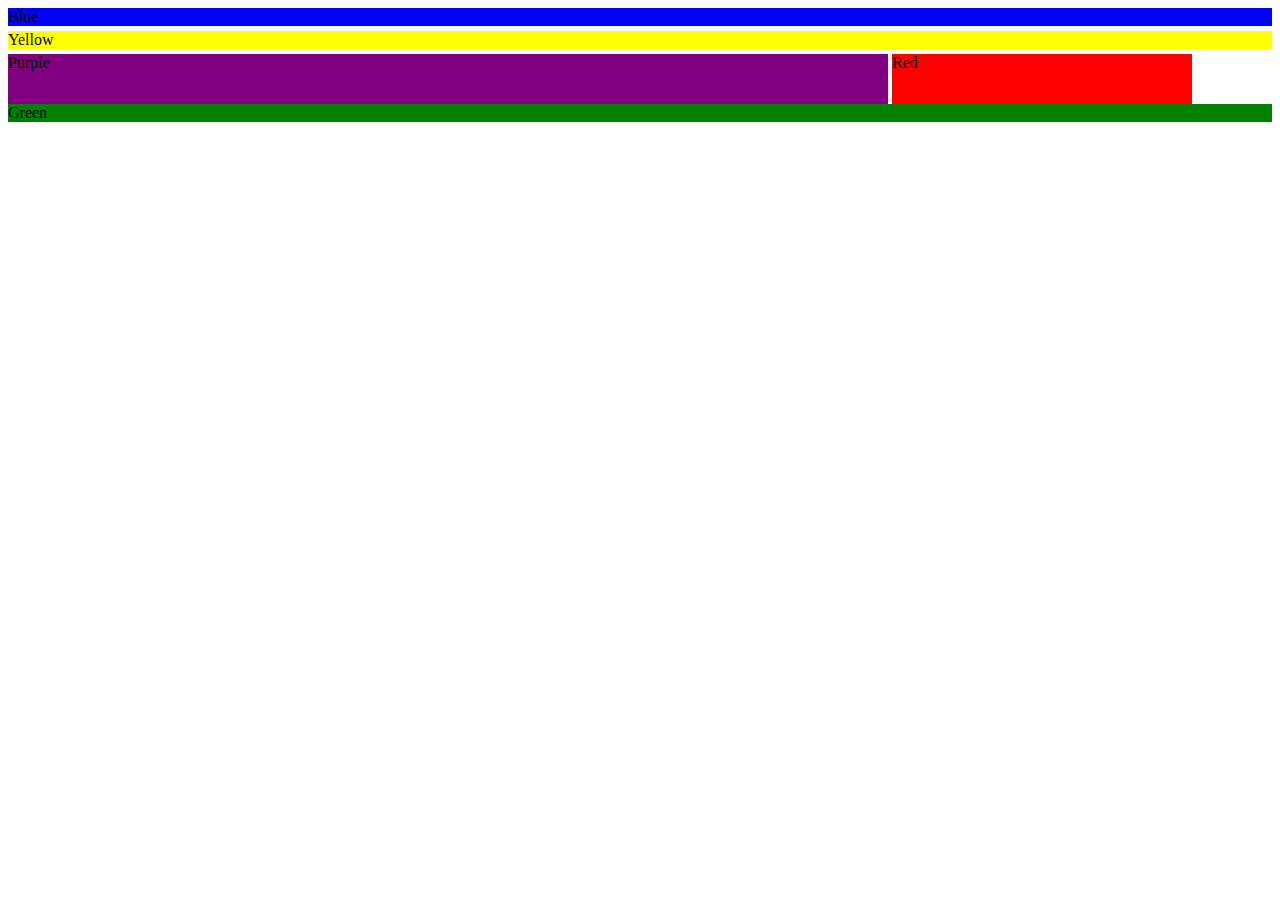
==== HTML-CSS/Module3/HOMEWORK/index.html @ 4e3d5a0a "friday" ====
<!DOCTYPE html>
<html lang="en">
<head>
    <meta charset="UTF-8">
    <title>Title</title>
    <link rel="stylesheet" href="CSS/style.css">

</head>
<body>
<!--<p class="test text big">Lorem ipsum dolor sit amet, consectetur adipisicing elit. Aliquid amet aperiam esse facilis ipsam itaque laborum modi nostrum, porro, praesentium quid, quibusdam repellendus sit tempora ullam ut vero? Optio, quam?</p>-->
<!--<a href="https://git-scm.com/book/ru/v1/%D0%92%D0%B2%D0%B5%D0%B4%D0%B5%D0%BD%D0%B8%D0%B5-%D0%9E%D1%81%D0%BD%D0%BE%D0%B2%D1%8B-Git">GIT</a>-->
<div class="blue">Blue</div>
<div class="yellow">Yellow</div>
<div class="inline-block">
<div class="purple">Purple</div>
    <div class="red">Red</div>
</div>
<div class="green">Green</div>
</body>
</html>
---- HTML-CSS/Module3/HOMEWORK/CSS/style.css ----
/*a[href="git"] {*/
    /*color: orange;*/
/*}*/

.blue {
    background-color: blue;
}

.yellow {
    background-color: yellow;
    margin-top: 5px;
}
.purple {
    background-color: purple;
    display: inline-block;
    width: 880px;
    height: 50px;
    margin-top: 5px;
}
.red {background-color: red;
    display: inline-block;
width: 300px;
height: 50px;
margin-top: 5px;}

.green {background-color: green;}
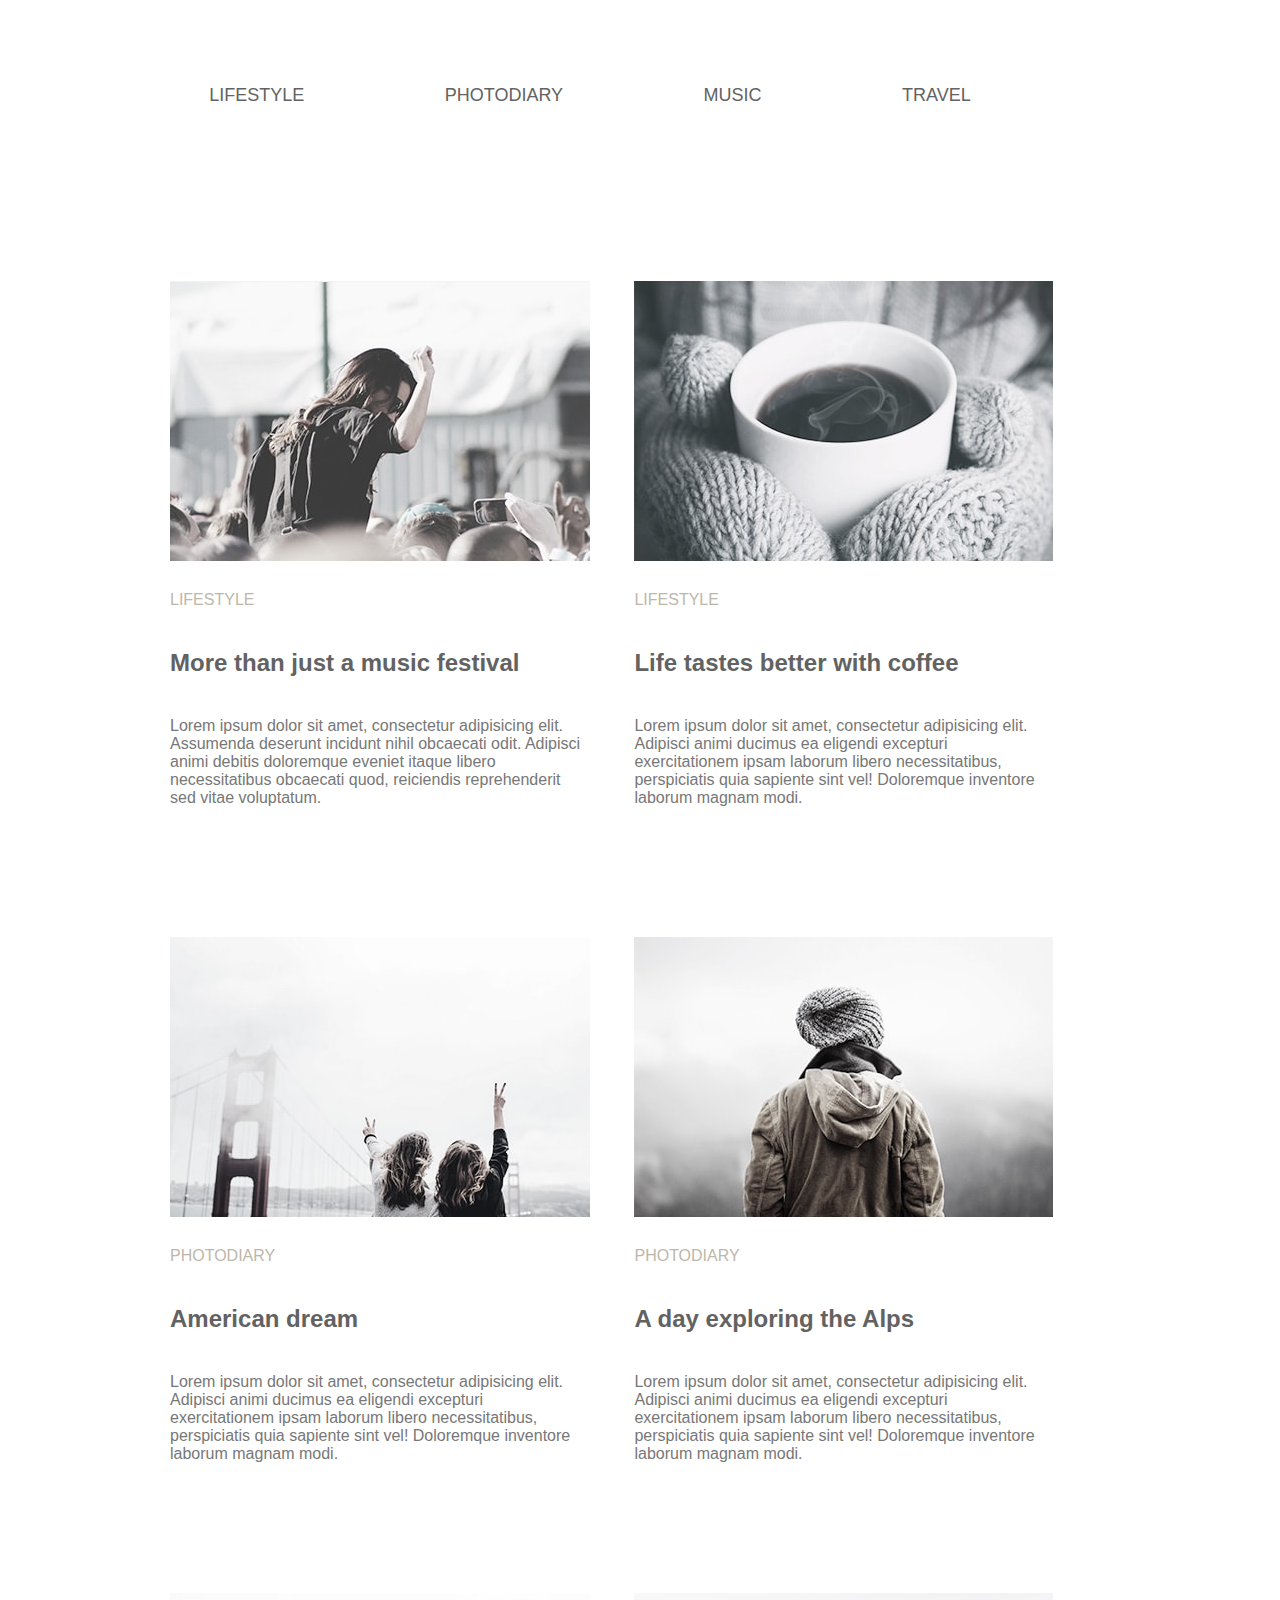
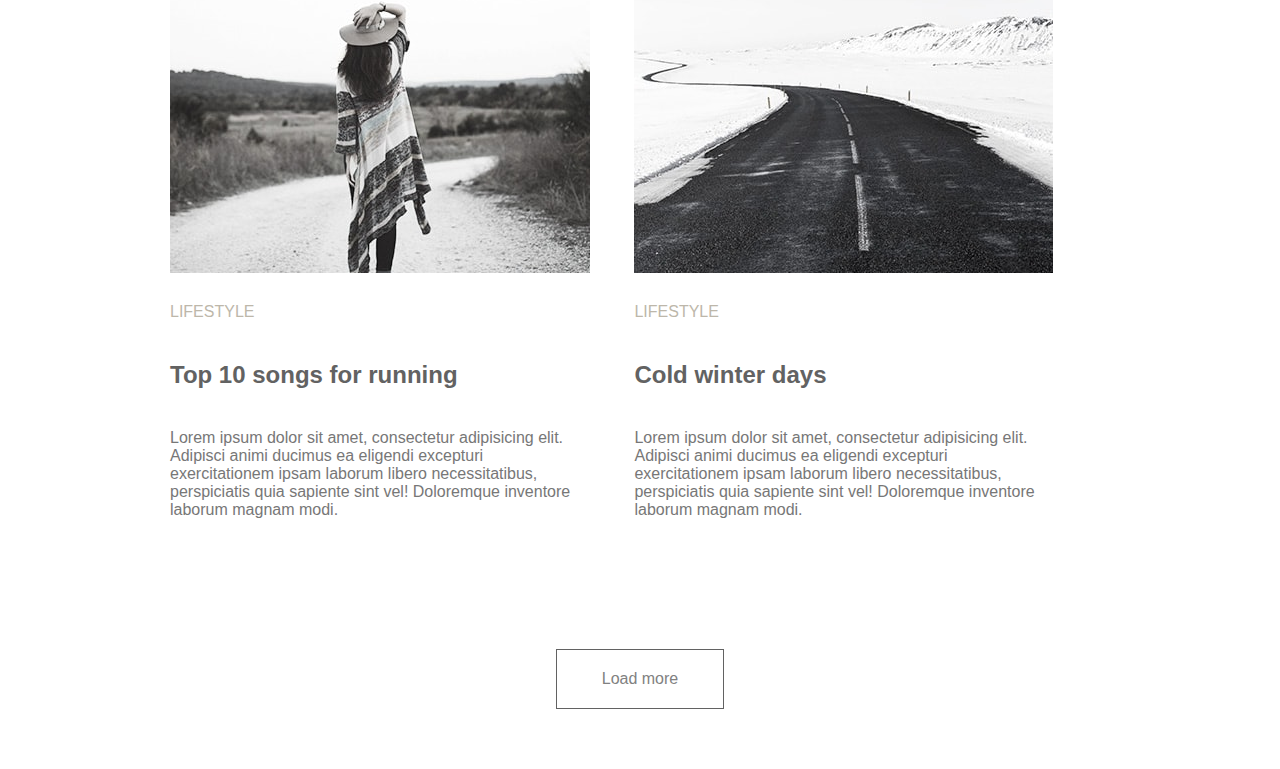
==== commit 08a6c12e: "module3homework" ====
--- a/HTML-CSS/Module3/HOMEWORK/index.html
+++ b/HTML-CSS/Module3/HOMEWORK/index.html
@@ -1,20 +1,97 @@
-<!DOCTYPE html>
-<html lang="en">
+<!doctype html>
+<html lang="en" xmlns="http://www.w3.org/1999/html">
 <head>
     <meta charset="UTF-8">
-    <title>Title</title>
+    <meta name="viewport"
+          content="width=device-width, user-scalable=no, initial-scale=1.0, maximum-scale=1.0, minimum-scale=1.0">
+    <meta http-equiv="X-UA-Compatible" content="ie=edge">
+    <title>Document</title>
     <link rel="stylesheet" href="CSS/style.css">
-
 </head>
 <body>
-<!--<p class="test text big">Lorem ipsum dolor sit amet, consectetur adipisicing elit. Aliquid amet aperiam esse facilis ipsam itaque laborum modi nostrum, porro, praesentium quid, quibusdam repellendus sit tempora ullam ut vero? Optio, quam?</p>-->
-<!--<a href="https://git-scm.com/book/ru/v1/%D0%92%D0%B2%D0%B5%D0%B4%D0%B5%D0%BD%D0%B8%D0%B5-%D0%9E%D1%81%D0%BD%D0%BE%D0%B2%D1%8B-Git">GIT</a>-->
-<div class="blue">Blue</div>
-<div class="yellow">Yellow</div>
-<div class="inline-block">
-<div class="purple">Purple</div>
-    <div class="red">Red</div>
-</div>
-<div class="green">Green</div>
+   <!--<div class="wrapper">-->
+     <div class="container">
+         <header class="header">
+            <nav class="nav">
+                <ul>
+                  <li class="nav-item"><a href="#" class="nav-link">lifestyle</a></li>
+                  <li class="nav-item"><a href="#" class="nav-link">photodiary</a></li>
+                  <li class="nav-item"><a href="#" class="nav-link">music</a></li>
+                  <li class="nav-item"><a href="#" class="nav-link">travel</a></li>
+               </ul>
+            </nav>
+         </header>
+   </div>
+   <!--</div>-->
+   <main class="main">
+       <div class="wrapper">
+           <div class="container">
+               <ul class="gallery-list">
+                   <li class="gallery-item"><img src="image/image-1.jpg" alt="" class="gallery-picture"><span class="span">lifestyle</span>
+                       <h2 class="h2">More than just a music festival</h2>
+                       <p class="p">Lorem ipsum dolor sit amet, consectetur adipisicing elit. Assumenda deserunt incidunt nihil obcaecati odit. Adipisci animi debitis doloremque eveniet itaque libero necessitatibus obcaecati quod, reiciendis reprehenderit sed vitae voluptatum.</p>
+                   </li>
+                   <li class="gallery-item"><img src="image/image-2.jpg" alt="" class="gallery-picture"><span class="span">lifestyle</span>
+                       <h2 class="h2">Life tastes better with coffee</h2>
+                       <p class="p">Lorem ipsum dolor sit amet, consectetur adipisicing elit. Adipisci animi ducimus ea eligendi excepturi exercitationem ipsam laborum libero necessitatibus, perspiciatis quia sapiente sint vel! Doloremque inventore laborum magnam modi.</p>
+                   </li>
+                   <li class="gallery-item"><img src="image/image-3.jpg" alt="" class="gallery-picture"><span class="span">photodiary</span>
+                       <h2 class="h2">American dream</h2>
+                       <p class="p">Lorem ipsum dolor sit amet, consectetur adipisicing elit. Adipisci animi ducimus ea eligendi excepturi exercitationem ipsam laborum libero necessitatibus, perspiciatis quia sapiente sint vel! Doloremque inventore laborum magnam modi.</p>
+                   </li>
+                   <li class="gallery-item"><img src="image/image-4.jpg" alt="" class="gallery-picture"><span class="span">photodiary</span>
+                       <h2 class="h2">A day exploring the Alps</h2>
+                       <p class="p">Lorem ipsum dolor sit amet, consectetur adipisicing elit. Adipisci animi ducimus ea eligendi excepturi exercitationem ipsam laborum libero necessitatibus, perspiciatis quia sapiente sint vel! Doloremque inventore laborum magnam modi.</p>
+                   </li>
+                   <li class="gallery-item"><img src="image/image-5.jpg" alt="" class="gallery-picture"><span class="span">lifestyle</span>
+                       <h2 class="h2">Top 10 songs for running</h2>
+                       <p class="p">Lorem ipsum dolor sit amet, consectetur adipisicing elit. Adipisci animi ducimus ea eligendi excepturi exercitationem ipsam laborum libero necessitatibus, perspiciatis quia sapiente sint vel! Doloremque inventore laborum magnam modi.</p>
+                   </li>
+                   <li class="gallery-item"><img src="image/image-6.jpg" alt="" class="gallery-picture"><span class="span">lifestyle</span>
+                       <h2 class="h2">Cold winter days</h2>
+                       <p class="p">Lorem ipsum dolor sit amet, consectetur adipisicing elit. Adipisci animi ducimus ea eligendi excepturi exercitationem ipsam laborum libero necessitatibus, perspiciatis quia sapiente sint vel! Doloremque inventore laborum magnam modi.</p>
+                   </li>
+               </ul>
+               <button class="button">Load more</button>
+
+           </div>
+       </div>
+   </main>
+<!--<main class="main">-->
+    <!--<article class="article">-->
+        <!--<img src="image/image-1.jpg" alt="Image1" class="image"><span class="span">lifestyle</span>-->
+        <!--<h2 class="h2">More than just a music festival</h2>-->
+        <!--<p class="p">Lorem ipsum dolor sit amet, consectetur adipisicing elit. Accusamus autem cupiditate dolore ea enim est exercitationem, inventore iure, labore perferendis porro quas quia recusandae repellendus rerum saepe sint unde voluptate.</p>-->
+    <!--</article>-->
+    <!--<article class="article">-->
+        <!--<img src="image/image-2.jpg" alt="Image2" class="image"><span class="span">lifestyle</span>-->
+        <!--<h2 class="h2">Life tastes better with coffee</h2>-->
+        <!--<p class="p">Lorem ipsum dolor sit amet, consectetur adipisicing elit. Accusamus, omnis, reiciendis! Aliquid aspernatur atque aut dolorem exercitationem fugiat ipsa ipsum nemo odit, pariatur porro quam sint suscipit tempora vel vero.</p>-->
+    <!--</article>-->
+    <!--<article class="article">-->
+        <!--<img src="image/image-3.jpg" alt="Image3" class="image"><span class="span">photodiary</span>-->
+        <!--<h2 class="h2">American dream</h2>-->
+        <!--<p class="p">Lorem ipsum dolor sit amet, consectetur adipisicing elit. Consequuntur deserunt inventore modi nihil nobis, possimus quasi repellendus sequi sint veniam. Delectus illum incidunt ipsum magnam numquam placeat, praesentium quisquam unde.</p>-->
+    <!--</article>-->
+    <!--<article class="article">-->
+        <!--<img src="image/image-4.jpg" alt="Image4" class="image"><span class="span">photodiary</span>-->
+        <!--<h2 class="h2">A day exploring the Alps</h2>-->
+        <!--<p class="p">Lorem ipsum dolor sit amet, consectetur adipisicing elit. Esse eveniet fugiat nulla placeat porro quam quibusdam soluta suscipit. Aspernatur ea iure labore molestiae placeat quam quasi quis quod ratione ut!</p>-->
+    <!--</article>-->
+    <!--<article class="article">-->
+        <!--<img src="image/image-5.jpg" alt="Image5" class="image"><span class="span">lifestyle</span>-->
+        <!--<h2 class="h2">Top 10 songs for running</h2>-->
+        <!--<p class="p">Lorem ipsum dolor sit amet, consectetur adipisicing elit. Accusantium assumenda consectetur doloribus itaque laudantium officia quidem sunt tempora voluptas voluptatum. Consectetur cupiditate distinctio eaque eveniet ipsam maiores quae, unde voluptates.</p>-->
+    <!--</article>-->
+    <!--<article class="article">-->
+        <!--<img src="image/image-6.jpg" alt="Image6" class="image"><span class="span">lifestyle</span>-->
+        <!--<h2 class="h2">Cold winter days</h2>-->
+        <!--<p class="p">Lorem ipsum dolor sit amet, consectetur adipisicing elit. Ab ad architecto atque beatae blanditiis deleniti dolorem dolorum ea eaque excepturi harum illum necessitatibus numquam quidem quod rem vel vitae, voluptas.</p>-->
+    <!--</article>-->
+<!--</main>-->
+
+
+<!--<button class="button">Load more</button>-->
+
 </body>
 </html>--- a/HTML-CSS/Module3/HOMEWORK/CSS/style.css
+++ b/HTML-CSS/Module3/HOMEWORK/CSS/style.css
@@ -1,27 +1,84 @@
-/*a[href="git"] {*/
-    /*color: orange;*/
-/*}*/
+* {
+    box-sizing: border-box;
+    padding: 0;
+    margin: 0;
+    font-family: 'Roboto', sans-serif;
+    -webkit-box-sizing: border-box;
+}
+.container{
+    max-width: 940px;
+    margin: auto;
+    padding-bottom: 60px;
+}
+.header {
+    padding: 70px 0 100px;
+}
+.nav {
+    /*color: #626262;*/
+    /*text-transform: uppercase;*/
+    /*text-decoration: none;*/
+    text-align: center;
 
-.blue {
-    background-color: blue;
+}
+.nav-item {
+    /*color: #626262;*/
+    /*text-decoration: none;*/
+    display: inline-block;
+    padding-right: 100px;
+    /*text-align: center;*/
 }
 
-.yellow {
-    background-color: yellow;
-    margin-top: 5px;
+ul {
+    list-style: none;
 }
-.purple {
-    background-color: purple;
+.nav-item:hover > .nav-link {
+    color: #9addfb;
+}
+
+.nav-link{
+    color: #626262;
+    font-size:18px;
+    text-decoration: none;
+    text-transform: uppercase;
+    display: block;
+    padding:15px 18px;
+}
+
+.gallery-picture {
+    display: block;
+    padding-bottom: 30px;
+}
+.gallery-item {
     display: inline-block;
-    width: 880px;
-    height: 50px;
-    margin-top: 5px;
+    width: 460px;
+    padding-bottom: 130px;
 }
-.red {background-color: red;
-    display: inline-block;
-width: 300px;
-height: 50px;
-margin-top: 5px;}
 
-.green {background-color: green;}
+.span {
+    color: #bdb7aa;
+    text-transform: uppercase;
+    /*line-height: 70px;*/
 
+}
+.h2 {
+    color: #626262;
+    padding: 40px 0;
+
+}
+.p {
+    color: #777777;
+    font-size: 16px;
+    width: 420px;
+}
+.button {
+    color: #818181;
+    padding: 20px 45px;
+    background-color: transparent;
+    display: block;
+    margin: auto;
+    font-size: 16px;
+    border: 1px solid #626262;
+
+}
+
+
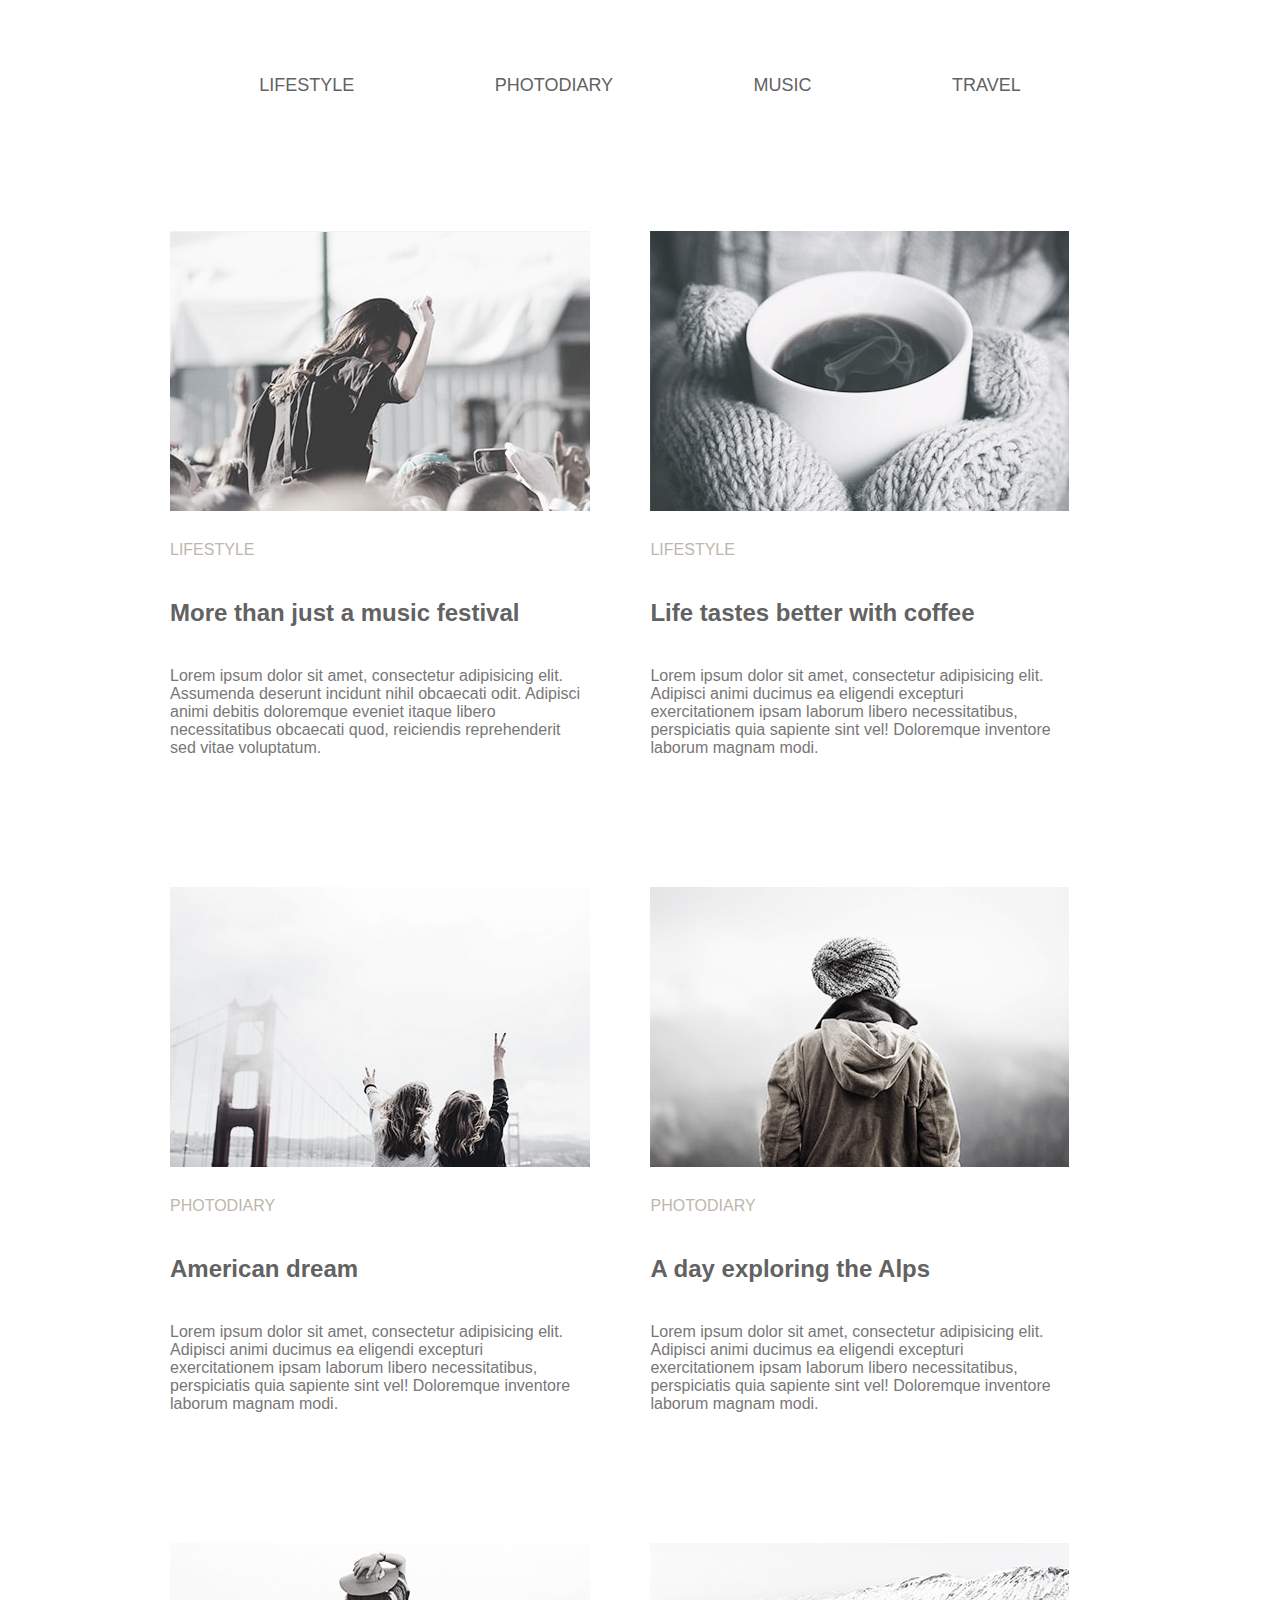
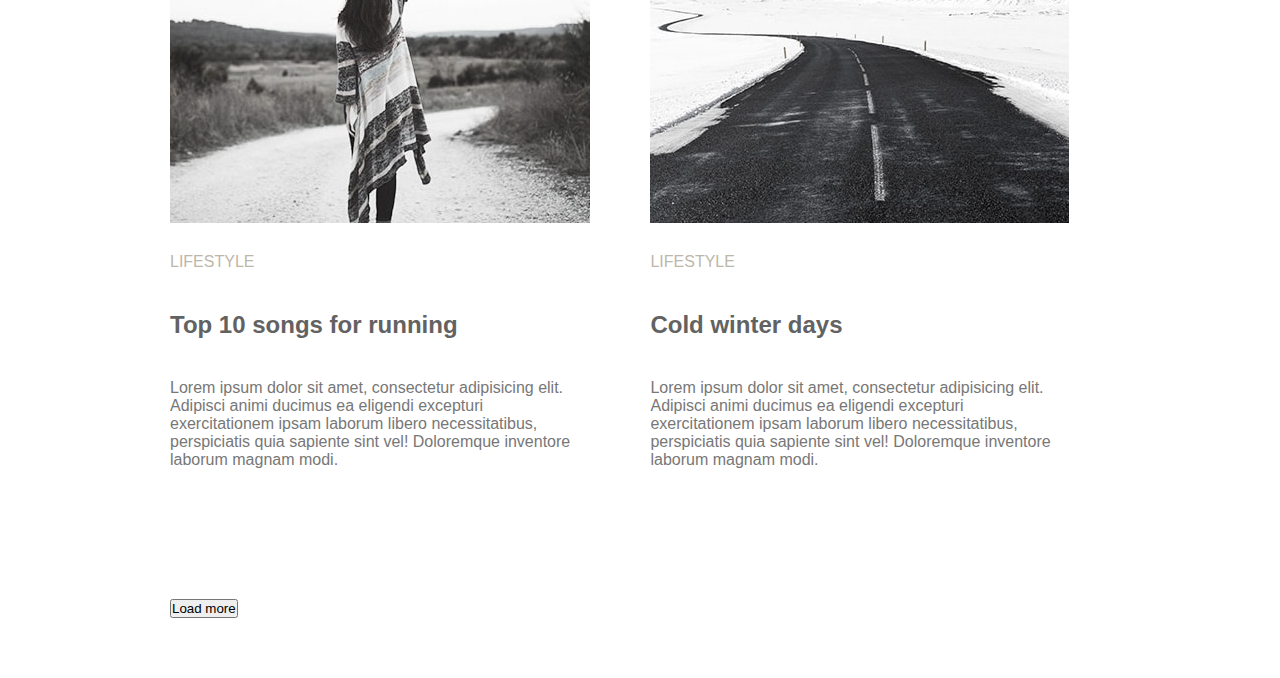
==== commit 0d4a55e2: "module3homework" ====
--- a/HTML-CSS/Module3/HOMEWORK/index.html
+++ b/HTML-CSS/Module3/HOMEWORK/index.html
@@ -9,7 +9,6 @@
     <link rel="stylesheet" href="CSS/style.css">
 </head>
 <body>
-   <!--<div class="wrapper">-->
      <div class="container">
          <header class="header">
             <nav class="nav">
@@ -22,9 +21,7 @@
             </nav>
          </header>
    </div>
-   <!--</div>-->
    <main class="main">
-       <div class="wrapper">
            <div class="container">
                <ul class="gallery-list">
                    <li class="gallery-item"><img src="image/image-1.jpg" alt="" class="gallery-picture"><span class="span">lifestyle</span>
@@ -55,43 +52,8 @@
                <button class="button">Load more</button>
 
            </div>
-       </div>
    </main>
-<!--<main class="main">-->
-    <!--<article class="article">-->
-        <!--<img src="image/image-1.jpg" alt="Image1" class="image"><span class="span">lifestyle</span>-->
-        <!--<h2 class="h2">More than just a music festival</h2>-->
-        <!--<p class="p">Lorem ipsum dolor sit amet, consectetur adipisicing elit. Accusamus autem cupiditate dolore ea enim est exercitationem, inventore iure, labore perferendis porro quas quia recusandae repellendus rerum saepe sint unde voluptate.</p>-->
-    <!--</article>-->
-    <!--<article class="article">-->
-        <!--<img src="image/image-2.jpg" alt="Image2" class="image"><span class="span">lifestyle</span>-->
-        <!--<h2 class="h2">Life tastes better with coffee</h2>-->
-        <!--<p class="p">Lorem ipsum dolor sit amet, consectetur adipisicing elit. Accusamus, omnis, reiciendis! Aliquid aspernatur atque aut dolorem exercitationem fugiat ipsa ipsum nemo odit, pariatur porro quam sint suscipit tempora vel vero.</p>-->
-    <!--</article>-->
-    <!--<article class="article">-->
-        <!--<img src="image/image-3.jpg" alt="Image3" class="image"><span class="span">photodiary</span>-->
-        <!--<h2 class="h2">American dream</h2>-->
-        <!--<p class="p">Lorem ipsum dolor sit amet, consectetur adipisicing elit. Consequuntur deserunt inventore modi nihil nobis, possimus quasi repellendus sequi sint veniam. Delectus illum incidunt ipsum magnam numquam placeat, praesentium quisquam unde.</p>-->
-    <!--</article>-->
-    <!--<article class="article">-->
-        <!--<img src="image/image-4.jpg" alt="Image4" class="image"><span class="span">photodiary</span>-->
-        <!--<h2 class="h2">A day exploring the Alps</h2>-->
-        <!--<p class="p">Lorem ipsum dolor sit amet, consectetur adipisicing elit. Esse eveniet fugiat nulla placeat porro quam quibusdam soluta suscipit. Aspernatur ea iure labore molestiae placeat quam quasi quis quod ratione ut!</p>-->
-    <!--</article>-->
-    <!--<article class="article">-->
-        <!--<img src="image/image-5.jpg" alt="Image5" class="image"><span class="span">lifestyle</span>-->
-        <!--<h2 class="h2">Top 10 songs for running</h2>-->
-        <!--<p class="p">Lorem ipsum dolor sit amet, consectetur adipisicing elit. Accusantium assumenda consectetur doloribus itaque laudantium officia quidem sunt tempora voluptas voluptatum. Consectetur cupiditate distinctio eaque eveniet ipsam maiores quae, unde voluptates.</p>-->
-    <!--</article>-->
-    <!--<article class="article">-->
-        <!--<img src="image/image-6.jpg" alt="Image6" class="image"><span class="span">lifestyle</span>-->
-        <!--<h2 class="h2">Cold winter days</h2>-->
-        <!--<p class="p">Lorem ipsum dolor sit amet, consectetur adipisicing elit. Ab ad architecto atque beatae blanditiis deleniti dolorem dolorum ea eaque excepturi harum illum necessitatibus numquam quidem quod rem vel vitae, voluptas.</p>-->
-    <!--</article>-->
-<!--</main>-->
 
-
-<!--<button class="button">Load more</button>-->
 
 </body>
 </html>--- a/HTML-CSS/Module3/HOMEWORK/CSS/style.css
+++ b/HTML-CSS/Module3/HOMEWORK/CSS/style.css
@@ -9,10 +9,12 @@
     max-width: 940px;
     margin: auto;
     padding-bottom: 60px;
+    padding-top: 60px;
+
 }
-.header {
-    padding: 70px 0 100px;
-}
+/*.header {*/
+    /*padding: 70px 0 100px;*/
+/*}*/
 .nav {
     /*color: #626262;*/
     /*text-transform: uppercase;*/
@@ -24,8 +26,12 @@
     /*color: #626262;*/
     /*text-decoration: none;*/
     display: inline-block;
-    padding-right: 100px;
+    margin-right: 100px;
     /*text-align: center;*/
+}
+
+.nav-item:last-child {
+    margin-right: 0;
 }
 
 ul {
@@ -41,19 +47,24 @@
     text-decoration: none;
     text-transform: uppercase;
     display: block;
-    padding:15px 18px;
+    margin:15px 18px;
 }
 
 .gallery-picture {
     display: block;
-    padding-bottom: 30px;
+    margin-bottom: 30px;
+
 }
 .gallery-item {
     display: inline-block;
-    width: 460px;
-    padding-bottom: 130px;
+    width: 420px;
+    margin-bottom: 130px;
+    margin-right: 56px;
 }
 
+.gallery-item:nth-child(even) {
+    margin-right: 0;
+}
 .span {
     color: #bdb7aa;
     text-transform: uppercase;
@@ -62,14 +73,17 @@
 }
 .h2 {
     color: #626262;
-    padding: 40px 0;
+    margin: 40px 0;
 
 }
 .p {
     color: #777777;
     font-size: 16px;
-    width: 420px;
-}
+
+    .gallery-item:nth-child(-n+2) {
+        margin-bottom: 0;
+    }
+
 .button {
     color: #818181;
     padding: 20px 45px;
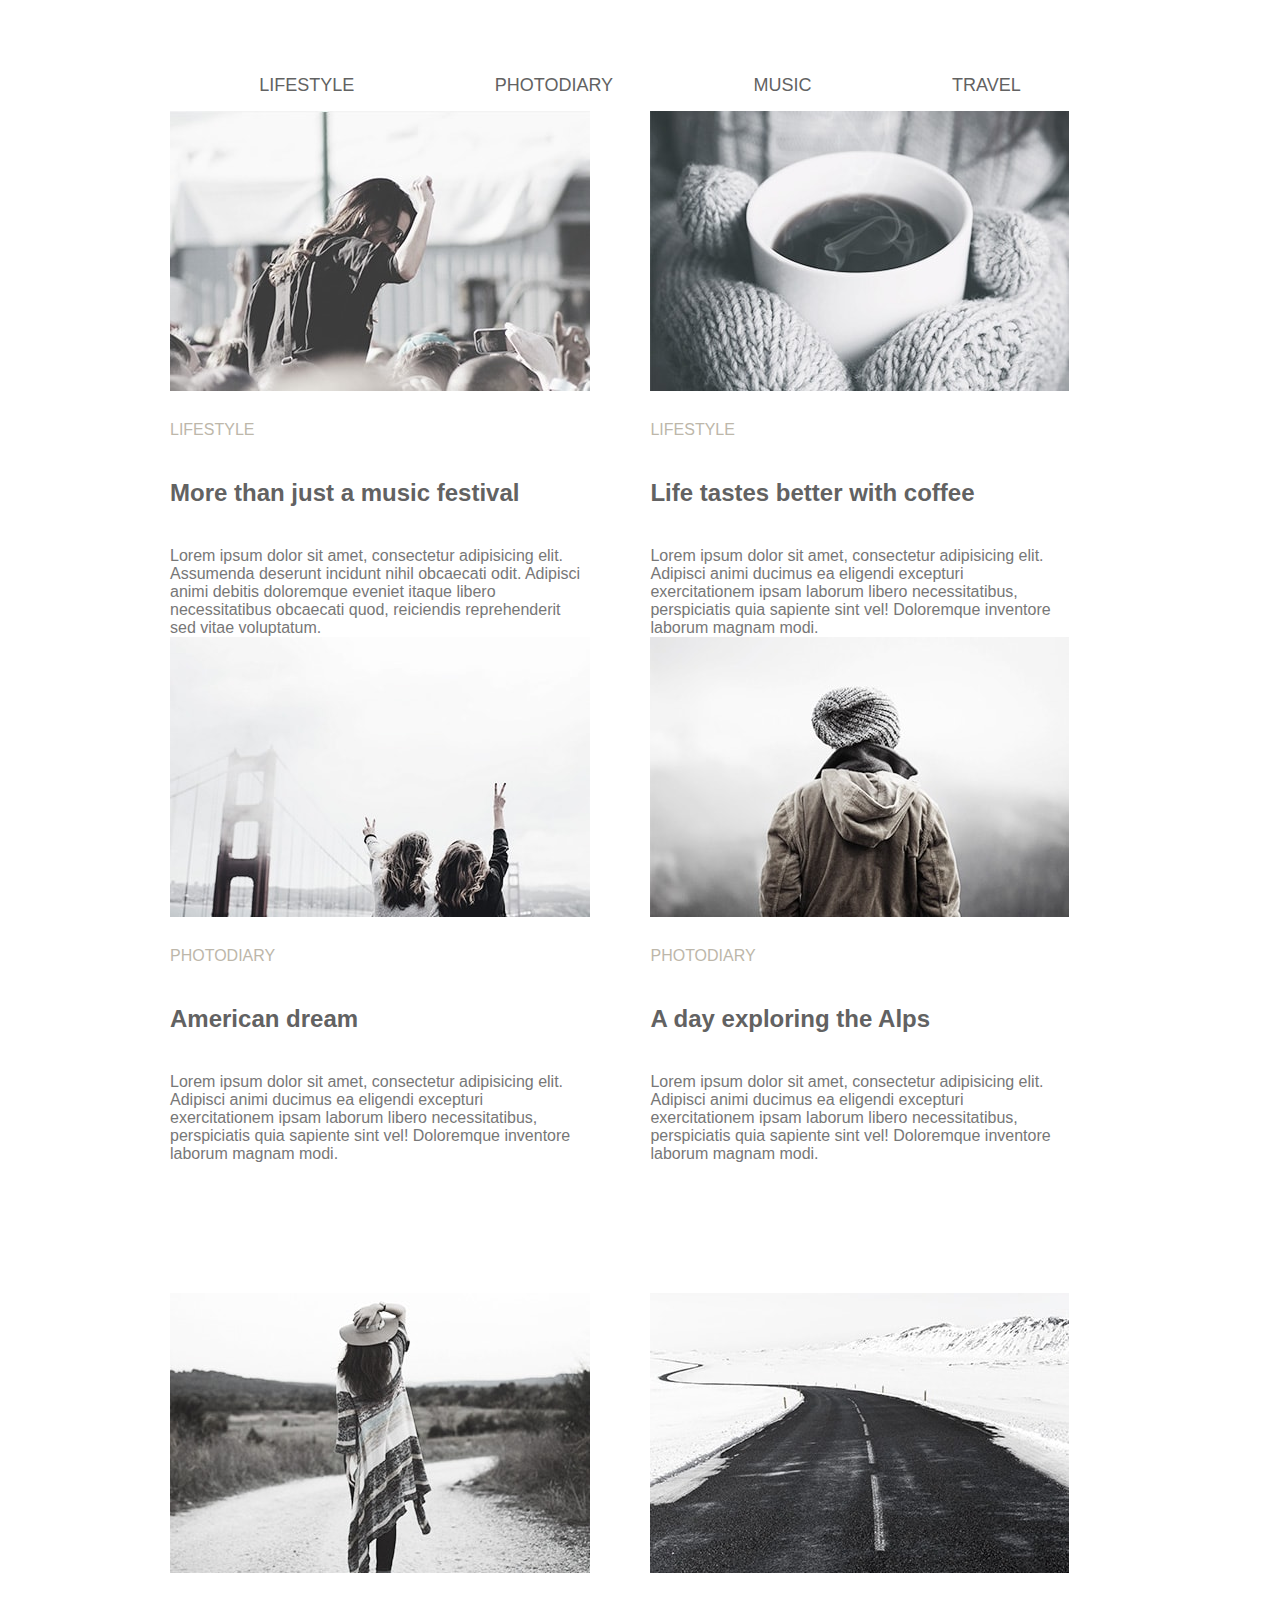
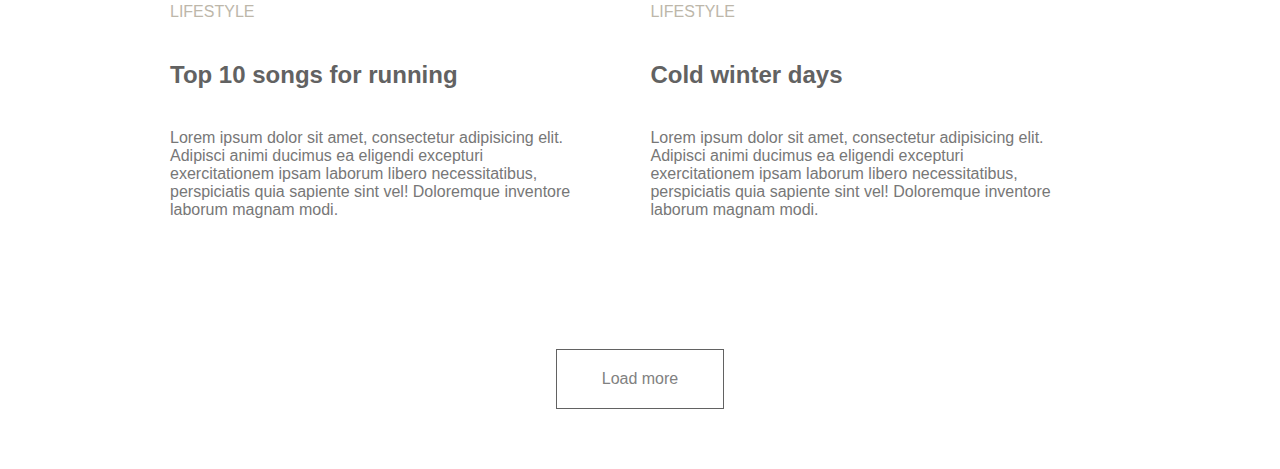
==== commit 1a996f99: "module3" ====
--- a/HTML-CSS/Module3/HOMEWORK/index.html
+++ b/HTML-CSS/Module3/HOMEWORK/index.html
@@ -20,9 +20,7 @@
                </ul>
             </nav>
          </header>
-   </div>
    <main class="main">
-           <div class="container">
                <ul class="gallery-list">
                    <li class="gallery-item"><img src="image/image-1.jpg" alt="" class="gallery-picture"><span class="span">lifestyle</span>
                        <h2 class="h2">More than just a music festival</h2>
@@ -49,11 +47,11 @@
                        <p class="p">Lorem ipsum dolor sit amet, consectetur adipisicing elit. Adipisci animi ducimus ea eligendi excepturi exercitationem ipsam laborum libero necessitatibus, perspiciatis quia sapiente sint vel! Doloremque inventore laborum magnam modi.</p>
                    </li>
                </ul>
+
                <button class="button">Load more</button>
-
-           </div>
    </main>
 
+     </div>
 
 </body>
 </html>--- a/HTML-CSS/Module3/HOMEWORK/CSS/style.css
+++ b/HTML-CSS/Module3/HOMEWORK/CSS/style.css
@@ -79,6 +79,7 @@
 .p {
     color: #777777;
     font-size: 16px;
+}
 
     .gallery-item:nth-child(-n+2) {
         margin-bottom: 0;
